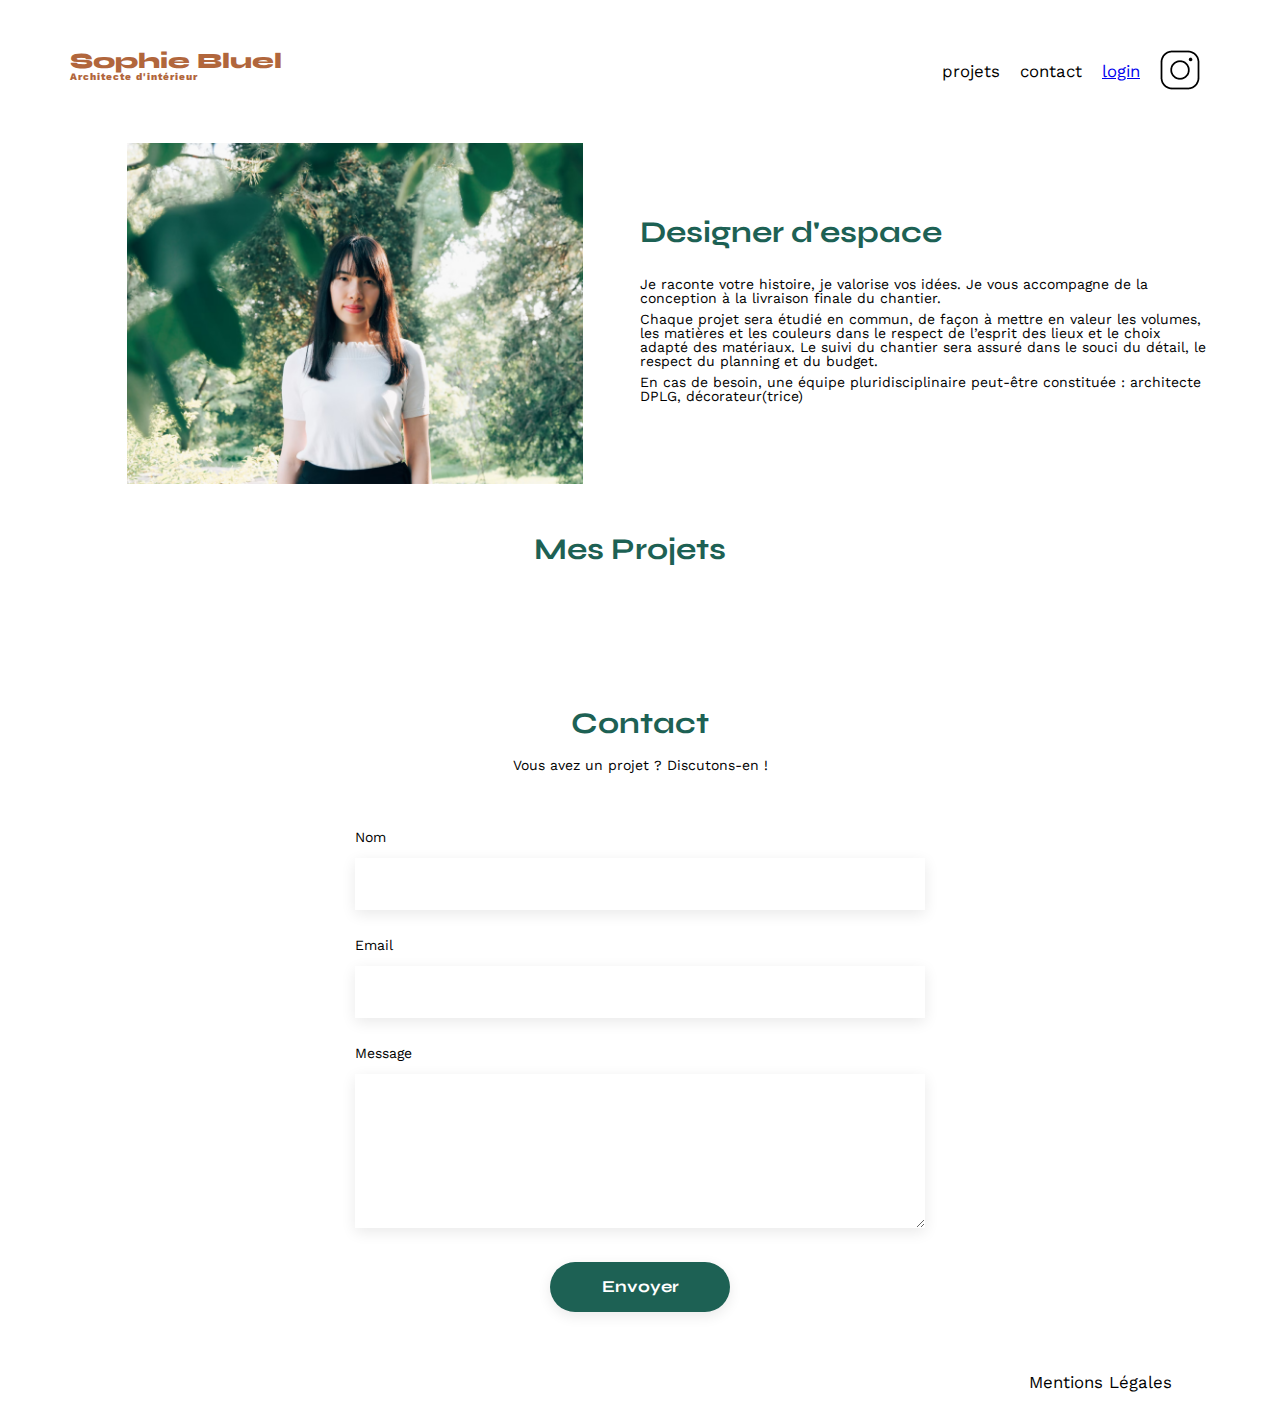
==== index.html @ 1d2c9e58 "feat: create new work form" ====
<!DOCTYPE html>
<html lang="fr">
<head>
	<meta charset="UTF-8">
	<title>Sophie Bluel - Architecte d'intérieur</title>
	<meta name="viewport" content="width=device-width, initial-scale=1.0">
	<link rel="preconnect" href="https://fonts.googleapis.com">
	<link rel="preconnect" href="https://fonts.gstatic.com" crossorigin>
	<link href="https://fonts.googleapis.com/css2?family=Syne:wght@700;800&family=Work+Sans&display=swap" rel="stylesheet">
	<meta name="description" content="">
	<link rel="stylesheet" href="./assets/style.css">
</head>
<body>
<header>
	<h1>Sophie Bluel <span>Architecte d'intérieur</span></h1>
	<nav>
		<ul>
			<li>projets</li>
			<li>contact</li>
			<li> <a href="login.html">  login</a></li>
			<li><img src="./assets/icons/instagram.png" alt="Instagram"></li>
		</ul>
	</nav>
</header>
<main>
	<section id="introduction">
		<figure>
			<img src="./assets/images/sophie-bluel.png" alt="">
		</figure>
		<article>
			<h2>Designer d'espace</h2>
			<p>Je raconte votre histoire, je valorise vos idées. Je vous accompagne de la conception à la livraison finale du chantier.</p>
			<p>Chaque projet sera étudié en commun, de façon à mettre en valeur les volumes, les matières et les couleurs dans le respect de l’esprit des lieux et le choix adapté des matériaux. Le suivi du chantier sera assuré dans le souci du détail, le respect du planning et du budget.</p>
			<p>En cas de besoin, une équipe pluridisciplinaire peut-être constituée : architecte DPLG, décorateur(trice)</p>
		</article>
	</section>
	<section id="portfolio">
		<div class="title-container">
			<h2>Mes Projets</h2>
        <button id="edit-button">Modifier</button>
		</div>
		  
<!-- filters -->

		<div class="filter-container">
			<ul>
				<template id="category-template">
					<li>
						<a href=""></a>
					</li>
				</template>
			</ul>
		</div>
		
		<div id="gallery" class="gallery">
			<template id="project-template">
				<figure>
					<img src="" alt="">
					<figcaption></figcaption>
				</figure>
			</template>
		</div>
		

	</section>
	<section id="contact">
		<h2>Contact</h2>
		<p>Vous avez un projet ? Discutons-en !</p>
		<form action="#" method="post">
			<label for="name">Nom</label>
			<input type="text" name="name" id="name">
			<label for="email">Email</label>
			<input type="email" name="email" id="email">
			<label for="message">Message</label>
			<textarea name="message" id="message" cols="30" rows="10"></textarea>
			<input type="submit" value="Envoyer">
		</form>
	</section>
</main>

<footer>
	<nav>
		<ul>
			<li>Mentions Légales</li>
		</ul>
	</nav>
</footer> 

<!-- modal -->

<div id="dialog-container">
    <div id="dialog"><button type="button" id="cross" data-dismiss="modal">&times;</button>
        <div id="title-container">
            <div id="title">
                <h3>Galerie Photo</h3>
            </div>
            
        </div>

        <div id="projects-list">
			<ul id="modal-project-list"></ul>
		</div>

        <div id="buttons-container">
            <button id="add-photo-button">Ajouter une photo</button>
			<input type="file" id="photo-upload" style="display: none;">

            <button id="delete-gallery">Supprimer la galerie</button>
        </div>
    </div>
</div>


<template id="add-work-template">
	<form>
		<label>
			<input type="text" name="title">
		</label>
		<label>
			<select name="category" id="workCategory"> </select>
		</label>
		<label>
			<input type="file" name="image">
		</label>
	</form>
</template>




<script src="js/index.js"></script>
</body>
</html>
---- assets/style.css ----
/* http://meyerweb.com/eric/tools/css/reset/
	v2.0 | 20110126
	License: none (public domain)
	*/

	@import url('https://fonts.googleapis.com/css2?family=Syne&display=swap');

	html, body, div, span, applet, object, iframe,
	h1, h2, h3, h4, h5, h6, p, blockquote, pre,
	a, abbr, acronym, address, big, cite, code,
	del, dfn, em, img, ins, kbd, q, s, samp,
	small, strike, strong, sub, sup, tt, var,
	b, u, i, center,
	dl, dt, dd, ol, ul, li,
	fieldset, form, label, legend,
	table, caption, tbody, tfoot, thead, tr, th, td,
	article, aside, canvas, details, embed,
	figure, figcaption, footer, header, hgroup,
	menu, nav, output, ruby, section, summary,
	time, mark, audio, video {
		margin: 0;
		padding: 0;
		border: 0;
		font-size: 100%;
		font: inherit;
		vertical-align: baseline;
	}
	article, aside, details, figcaption, figure,
	footer, header, hgroup, menu, nav, section {
		display: block;
	}
	ol, ul {
		list-style: none;
	}
	blockquote, q {
		quotes: none;
	}
	blockquote:before, blockquote:after,
	q:before, q:after {
		content: '';
		content: none;
	}
	table {
		border-collapse: collapse;
		border-spacing: 0;
	}
	/** end reset css**/
	body {
		max-width: 1140px;
		margin:auto;
		font-family: 'Work Sans' ;
		font-size: 14px;
		line-height: 1;
	}
	header {
		display: flex;
		justify-content: space-between;
		margin: 50px 0
	}
	section {
		margin: 50px 0
	}

	h1{
		display: flex;
		flex-direction: column;
		font-family: 'Syne';
		font-size: 22px;
		font-weight: 800;
		color: #B1663C
	}

	h1 > span {
		font-family: 'Work Sans';
		font-size:10px;
		letter-spacing: 0.1em;
	;
	}

	h2{
		font-family: 'Syne';
		font-weight: 700;
		font-size: 30px;
		color: #1D6154
	}
	h3{
		font-size: 40px;
	}
	nav ul {
		display: flex;
		align-items: center;
		list-style-type: none;

	}
	nav li {
		padding: 0 10px;
		font-size: 1.2em;
	}

	li:hover {
		color: #B1663C;
	}
	#introduction {
		display: flex;
		align-items: center;
	}
	#introduction figure {
		flex: 1
	}
	#introduction img {
		display: block;
		margin: auto;
		width: 80%;
	}

	#introduction article {
		flex: 1
	}
	#introduction h2 {
		margin-bottom: 1em;
	}

	#introduction p {
		margin-bottom: 0.5em;
	}
	#portfolio h2 {
		text-align: center;
		margin-bottom: 1em;
	}

	/* edit button */

	#edit-button {
		display: none;
	}
	

	/* filters */

	.filter-container {
		display: flex;
		justify-content: space-around;
		align-items: center;
		padding: 1rem 16rem 3rem 16rem;
	}

	.filter-container ul {
		display: flex;
		justify-content: space-between;
		padding: 0;
		list-style: none;
	}


	.filter-button {
		background-color: white;
		border: 2px solid #1D6154;
		border-radius: 20px;
		color: #1D6154;
		padding: 10px 20px;
		text-align: center;
		text-decoration: none;
		display: inline-block;
		font-size: 16px;
		transition: all 0.3s ease;
		cursor: pointer;
		margin: 0 0.5rem 0 0.5rem;
	}
	
	.filter-button:hover {
		background-color: #1D6154;
		border: 2px solid white;
		color: white;
	}


	.gallery {
		width: 100%;
		display: grid;
		grid-template-columns: 1fr 1fr 1fr;
		grid-column-gap: 20px;
		grid-row-gap: 20px;
	}

	.gallery img {
		width: 100%;

	}
	#contact {
		width: 50%;
	margin: auto;
	}
	#contact > * {
		text-align: center;

	}
	#contact h2{
		margin-bottom: 20px;
	}
	#contact form {
		text-align: left;
		margin-top:30px;
		display: flex;
		flex-direction: column;
	}

	#contact input {
		height: 50px;
		font-size: 1.2em;
		border: none;
		box-shadow: 0px 4px 14px rgba(0, 0, 0, 0.09);
	}
	#contact label {
		margin: 2em 0 1em 0;
	}
	#contact textarea {
		border: none;
		box-shadow: 0px 4px 14px rgba(0, 0, 0, 0.09);
	}

	input[type="submit"]{
		font-family: 'Syne';
		font-weight: 700;
		color: white;
		background-color: #1D6154;
		margin : 2em auto ;
		width: 180px;
		text-align: center;
		border-radius: 60px ;
	}

	footer nav ul {
		display: flex;
		justify-content: flex-end;
		margin: 2em
	}





	
/* dialog container */
#dialog-container {
    display: none;
    position: fixed;
    top: 0;
    left: 0;
    width: 100vw;
    height: 100vh;
    background: rgba(0, 0, 0, 0.5);
    justify-content: center;
    align-items: center;
    z-index: 1000;
}

#dialog {
    background: white;
    max-width: 30vw;
    max-height: 100vh;
    overflow-y: auto;
    padding: 20px;
    border-radius: 8px;
    box-shadow: 0 10px 20px rgba(0, 0, 0, 0.2);
    position: relative;
}

/* title container */
.title-container {
    display: flex;
    justify-content: center;
    align-items: center;
}

.title-container h2 {
    margin-right: 20px;
}

.title-container button {
    font-size: 16px;
    padding: 8px 12px;
    border: none;
    color: black;
    cursor: pointer;
    border-radius: 5px;
    transition: 0.3s;
    background-color: white;
    padding-bottom: 2rem;
}

#title-container {
    display: flex; 
    justify-content: center;
    align-items: center; 
    position: relative;
}


#cross {
    position: absolute;
    right: 10px;
    top: 10px;
    background: transparent;
    border: none;
    font-size: 24px;
    cursor: pointer;
	z-index: 10;
}

#title h3 {
    font-size: 20px;
    margin: 0;
}

/* project list */
#project-list {
    border-bottom: 2px solid #0000;
}

#projects-list {
    display: flex;
    flex-wrap: wrap;
    justify-content: center;
    padding: 1rem;
    overflow-y: auto;
    max-height: 80rem;  
}


#projects-list img {
    max-width: 100%;  
    height: auto;
    object-fit: cover;
    border-radius: 4px;
}

#modal-project-list {
    display: flex;
    flex-wrap: wrap;
    justify-content: space-between;
    padding: 1rem;
}


#modal-project-list li {
    list-style: none;
    width: 20%; 
    transition: transform 0.3s ease;
}



#modal-project-list li:hover {
    transform: scale(1.05);
}

/* buttons container */
#buttons-container {
    display: flex;
    flex-direction: column;
}

#add-photo-button,
#delete-gallery {
    padding: 10px 20px;
    text-align: center;
    text-decoration: none;
    display: inline-block;
    font-size: 16px;
    transition: all 0.3s ease;
    cursor: pointer;
    margin: 0 0.5rem 0 0.5rem;
    border-radius: 20px;
}

#add-photo-button {
    background-color: #1D6154;
    border: 2px solid white;
    color: white;
}

#delete-gallery {
    background-color: white;
    color: red;
    border: none;
}


/* delete button */

.project-container {
    position: relative;
    display: inline-block; 
}

.delete-project {
    position: absolute;
    top: 5px;             
    right: 5px;           
    background: rgba(0, 0, 0, 1); /* Optional: It might be useful to provide some contrast against different images */
    color: #fff;
    border: none;
    border-radius: 5px;   
    width: 24px;          
    height: 24px;         
    cursor: pointer;      
    padding: 0;           /* Reset default padding */
    line-height: 24px;    /* Vertically center the icon */
    text-align: center;   /* Horizontally center the icon */
	display: none;
}

.delete-project:hover {
    background: rgba(0,0,0,0.6);  
}
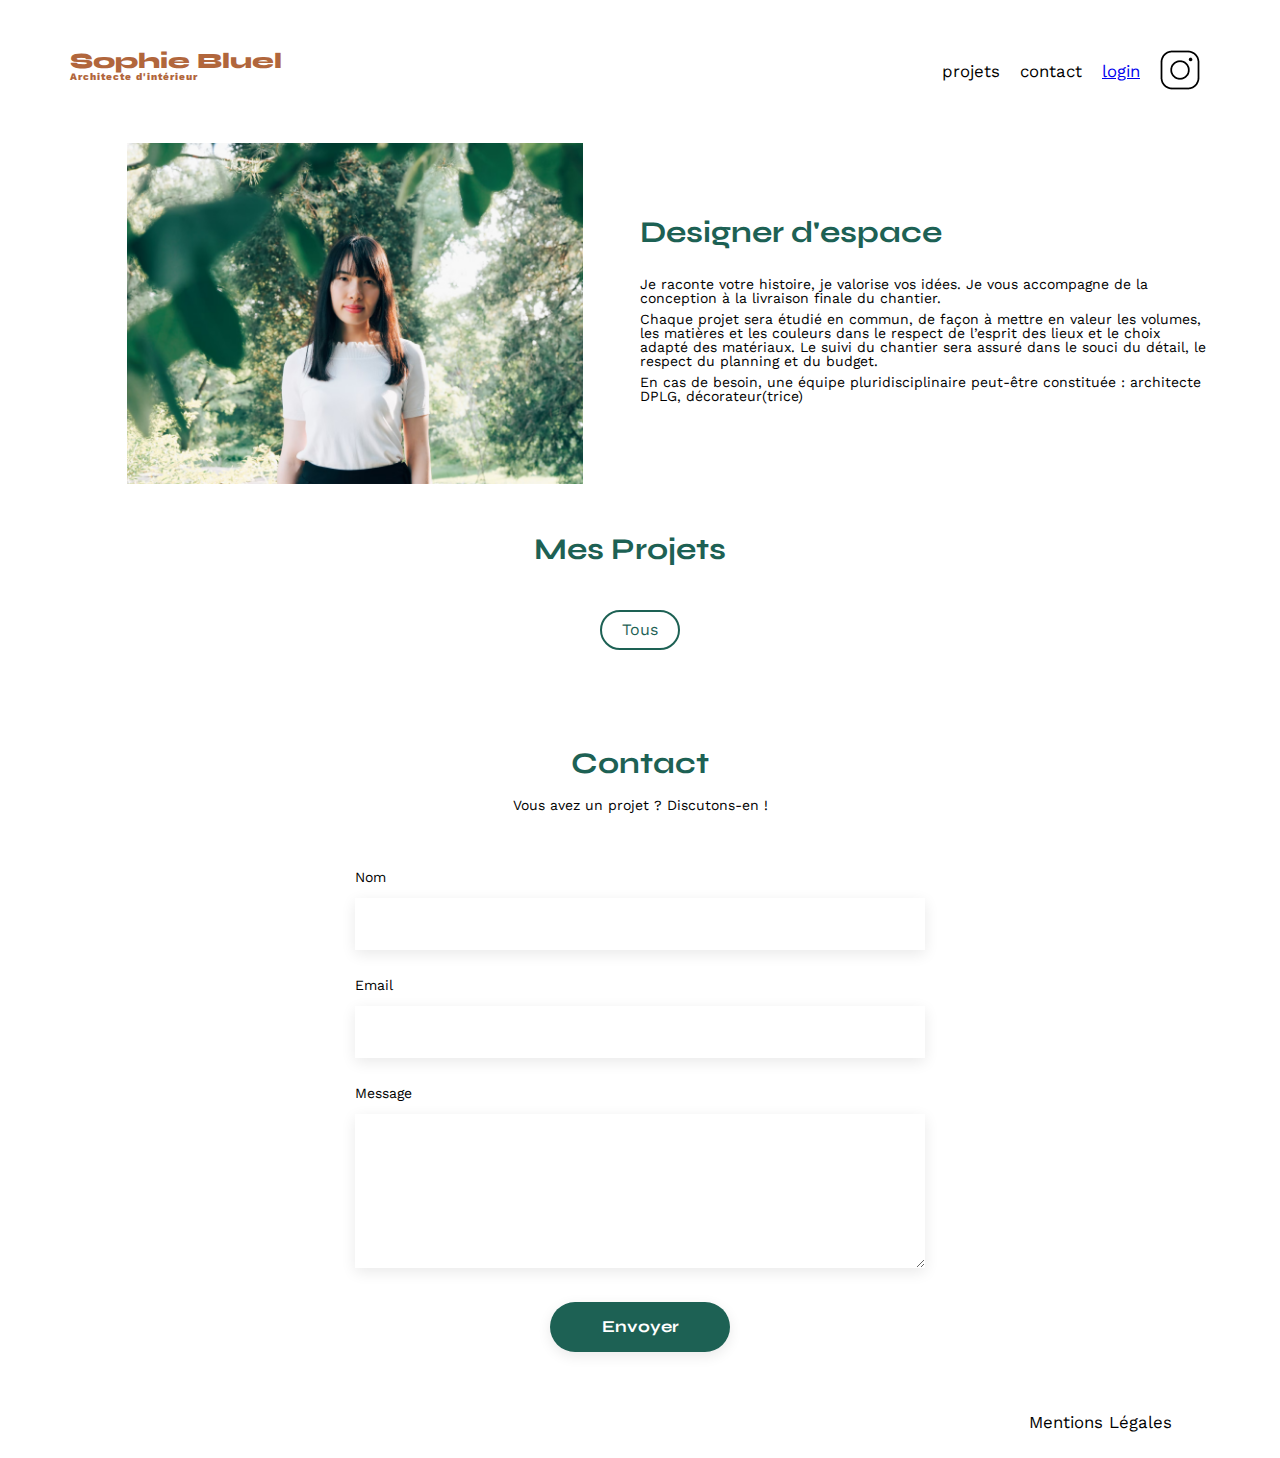
==== commit 4d914b46: "feat: add eventlistenner and all-category" ====
--- a/index.html
+++ b/index.html
@@ -49,7 +49,11 @@
 						<a href=""></a>
 					</li>
 				</template>
+				<li>
+					<a href="#" id="all-category">Tous</a>
+				</li>
 			</ul>
+			
 		</div>
 		
 		<div id="gallery" class="gallery">
@@ -90,40 +94,60 @@
 
 <div id="dialog-container">
     <div id="dialog"><button type="button" id="cross" data-dismiss="modal">&times;</button>
-        <div id="title-container">
-            <div id="title">
-                <h3>Galerie Photo</h3>
-            </div>
-            
-        </div>
-
-        <div id="projects-list">
-			<ul id="modal-project-list"></ul>
+		
+		<div id="title-container">
+			
+			<div id="title">
+				<h3>Galerie Photo</h3>
+			</div>
+			
 		</div>
-
-        <div id="buttons-container">
-            <button id="add-photo-button">Ajouter une photo</button>
-			<input type="file" id="photo-upload" style="display: none;">
-
-            <button id="delete-gallery">Supprimer la galerie</button>
-        </div>
+		
+		<div id="dialog-content">
+			
+	
+			<div id="projects-list">
+				<ul id="modal-project-list"></ul>
+			</div>
+	
+			<div id="buttons-container">
+				<button id="add-photo-button">Ajouter une photo</button>
+				<input type="file" id="photo-upload" style="display: none;">
+	
+				<button id="delete-gallery">Supprimer un projet</button>
+			</div>
+		</div>     
     </div>
 </div>
 
 
-<template id="add-work-template">
-	<form>
-		<label>
-			<input type="text" name="title">
-		</label>
-		<label>
-			<select name="category" id="workCategory"> </select>
-		</label>
-		<label>
-			<input type="file" name="image">
-		</label>
-	</form>
-</template>
+	<template id="new-work-form">
+		<div id="back-arrow-container" >
+			<img id="back-arrow" src="assets/icons/back-arrow.png">
+		</div>
+		<form id="work-form">
+			<div id="work-form-container">
+				<div id="preview-container">
+					<div id="default-image-container">
+						<img id="default-image" src="assets/images/default-project-picture.png">
+					</div>
+					<label id="open-explorer-label" for="open-explorer-button">+ Ajouter une photo</label>
+					<input id="open-explorer-button" type="file" name="image">
+					<p id="jpg-png">jpg, png : 4mo max</p>
+				</div>
+				<h4 id="project-title" >Titre</h4>
+				<label id="title-input-container">
+					<input id="title-input" type="text" name="title">
+				</label>
+				<h4 id="category-title" >Catégorie</h4>
+				<label id="work-categories-container" >
+					<select name="category" id="work-categories"> </select>
+				</label>	
+			</div>
+			
+			<button id="submit-button" type="submit">Valider</button>
+		</form>
+	</template>
 
 
 
--- a/assets/style.css
+++ b/assets/style.css
@@ -235,6 +235,27 @@
 		margin: 2em
 	}
 
+	#all-category {
+		background-color: white;
+		border: 2px solid #1D6154;
+		border-radius: 20px;
+		color: #1D6154;
+		padding: 10px 20px;
+		text-align: center;
+		text-decoration: none;
+		display: inline-block;
+		font-size: 16px;
+		transition: all 0.3s ease;
+		cursor: pointer;
+		margin: 0 0.5rem 0 0.5rem;
+	}
+
+	#all-category:hover {
+		background-color: #1D6154;
+		border: 2px solid white;
+		color: white;
+	}
+
 
 
 
@@ -328,7 +349,7 @@
 
 
 #projects-list img {
-    max-width: 100%;  
+    max-width: 95%;  
     height: auto;
     object-fit: cover;
     border-radius: 4px;
@@ -337,7 +358,7 @@
 #modal-project-list {
     display: flex;
     flex-wrap: wrap;
-    justify-content: space-between;
+    justify-content: flex-start;
     padding: 1rem;
 }
 
@@ -397,16 +418,16 @@
     position: absolute;
     top: 5px;             
     right: 5px;           
-    background: rgba(0, 0, 0, 1); /* Optional: It might be useful to provide some contrast against different images */
+    background: rgba(0, 0, 0, 1);
     color: #fff;
     border: none;
     border-radius: 5px;   
     width: 24px;          
     height: 24px;         
     cursor: pointer;      
-    padding: 0;           /* Reset default padding */
-    line-height: 24px;    /* Vertically center the icon */
-    text-align: center;   /* Horizontally center the icon */
+    padding: 0;           
+    line-height: 24px;  
+    text-align: center;  
 	display: none;
 }
 
@@ -414,3 +435,144 @@
     background: rgba(0,0,0,0.6);  
 }
 
+/* new work form */
+
+h4 {
+	size: 14px;
+}
+
+#open-explorer-button {
+	visibility: hidden;
+}
+
+#work-form-container {
+	display: flex;
+	flex-direction: column;
+	align-items: center;
+}
+
+#preview-container {
+	display: flex;
+	flex-direction: column;
+	align-items: center;
+	background-color: #E8F1F6;
+	padding: 1rem 2rem 1rem 2rem;
+	border-radius: 5px;
+}
+
+#work-form {
+	display: flex;
+	flex-direction: column;
+	align-items: center;
+	padding: 3rem;
+}
+
+#open-explorer-label {
+	background-color: #c5c7c9;
+	padding:0.7rem;
+	font-weight: 700;
+	color: #696a6b;
+	width: 150px;
+	text-align: center;
+	border-radius: 50px;
+	font-size: 12px;
+}
+
+#open-explorer-label:hover {
+	cursor: pointer;
+	background-color: #1D6154;
+	color: #E8F1F6;
+}
+
+#default-image-container {
+	width: 76px;
+	height: 76px;
+	display: flex;
+	flex-direction: column;
+	align-items: center;
+}
+
+#default-image {
+	width: 66px;
+	height: 59px;
+}
+
+#project-title {
+	width: 100%;
+	margin: 1rem 0 0.5rem 0;
+}
+
+#title-input {
+	width: 100%;
+	border: #E8F1F6;
+	height: 2.5rem;
+	box-shadow: 1px 1px 10px 5px rgba(0, 0, 0, 0.06);
+}
+
+#title-input:hover {
+	cursor: pointer;
+}
+
+#title-input-container {
+	width: 98%;
+	display: flex;
+	flex-direction: column;
+	align-items: center;
+}
+
+#category-title {
+	width: 100%;
+	margin: 1rem 0 0.5rem 0;
+}
+
+#work-categories {
+	width: 100%;
+	border: #E8F1F6;
+	background-color: white;
+	height: 2.5rem;
+	box-shadow: 1px 1px 10px 5px rgba(0, 0, 0, 0.06);
+	
+}
+
+#work-categories:hover {
+	cursor: pointer;
+}
+
+#work-categories-container {
+	width: 100%;
+	padding-bottom: 2.6rem;
+	border-bottom: solid 1.5px #c5c7c9;
+}
+
+#jpg-png {
+	font-size: 10px;
+	margin-top: -1rem;
+}
+
+#submit-button {
+	background-color: #c5c7c9;
+	margin-top: 2rem;
+	font-weight: 700;
+	color: white;
+	width: 10rem;
+	text-align: center;
+	border-radius: 50px;
+	font-size: 12px;
+	font-family: 'Syne';
+	border: 0;
+	padding: 0.5rem 1.3rem 0.5rem 1.3rem;
+}
+
+#submit-button:hover{
+	background-color: #1D6154;
+	cursor: pointer;
+}
+
+#back-arrow {
+	width: 20px;
+	height: 20px;
+}
+
+#back-arrow-container {
+	margin-top: -1.5rem;
+}